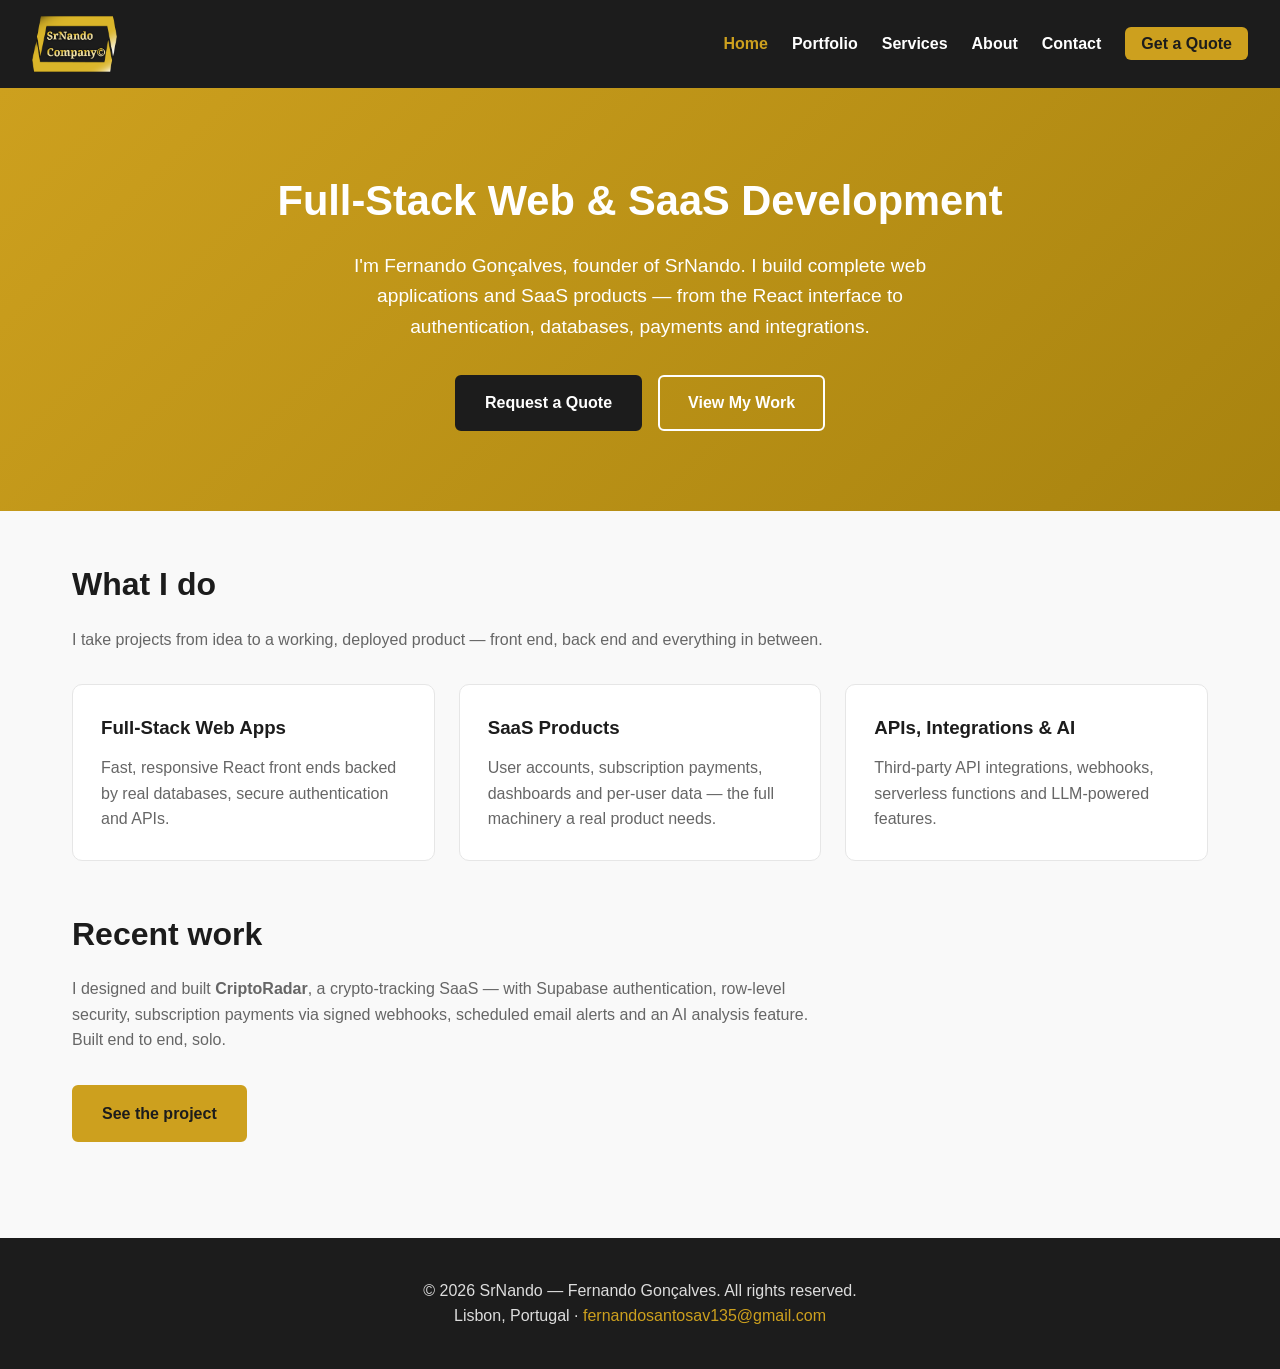
==== index.html @ 27158de5 "SrNando portfolio site Static site: 4 real projects, services, quote calculator, contact form.  Co-A" ====
<!DOCTYPE html>
<html lang="en">
  <head>
    <meta charset="UTF-8" />
    <meta name="viewport" content="width=device-width, initial-scale=1.0" />
    <link rel="stylesheet" href="index.css" />
    <title>SrNando | Full-Stack Web &amp; SaaS Development</title>
    <meta
      name="description"
      content="SrNando is the independent studio of Fernando Gonçalves, a full-stack developer building web apps and SaaS products with React and Supabase."
    />
  </head>
  <body>
    <header>
      <a href="index.html"><img src="img/logo.png" alt="SrNando" class="logo" /></a>
      <nav>
        <ul>
          <li><a href="index.html">Home</a></li>
          <li><a href="portfolio.html">Portfolio</a></li>
          <li><a href="servicos.html">Services</a></li>
          <li><a href="sobre.html">About</a></li>
          <li><a href="contactos.html">Contact</a></li>
          <li><a href="budget.html" class="nav-cta">Get a Quote</a></li>
        </ul>
      </nav>
    </header>

    <section class="hero">
      <h1>Full-Stack Web &amp; SaaS Development</h1>
      <p>
        I'm Fernando Gonçalves, founder of SrNando. I build complete web
        applications and SaaS products — from the React interface to
        authentication, databases, payments and integrations.
      </p>
      <div class="btn-group">
        <a href="budget.html" class="btn">Request a Quote</a>
        <a href="portfolio.html" class="btn btn-outline">View My Work</a>
      </div>
    </section>

    <section class="container">
      <h2 class="section-title">What I do</h2>
      <p class="lead">
        I take projects from idea to a working, deployed product — front end,
        back end and everything in between.
      </p>
      <div class="services">
        <div class="service-card">
          <h3>Full-Stack Web Apps</h3>
          <p>
            Fast, responsive React front ends backed by real databases, secure
            authentication and APIs.
          </p>
        </div>
        <div class="service-card">
          <h3>SaaS Products</h3>
          <p>
            User accounts, subscription payments, dashboards and per-user data —
            the full machinery a real product needs.
          </p>
        </div>
        <div class="service-card">
          <h3>APIs, Integrations &amp; AI</h3>
          <p>
            Third-party API integrations, webhooks, serverless functions and
            LLM-powered features.
          </p>
        </div>
      </div>
    </section>

    <section class="container" style="padding-top: 0">
      <h2 class="section-title">Recent work</h2>
      <p class="lead">
        I designed and built <strong>CriptoRadar</strong>, a crypto-tracking
        SaaS — with Supabase authentication, row-level security, subscription
        payments via signed webhooks, scheduled email alerts and an AI analysis
        feature. Built end to end, solo.
      </p>
      <a href="portfolio.html" class="btn" style="background: var(--primary); color: var(--dark); border-color: var(--primary)">See the project</a>
    </section>

    <footer>
      <p>© 2026 SrNando — Fernando Gonçalves. All rights reserved.</p>
      <p>
        Lisbon, Portugal ·
        <a href="mailto:fernandosantosav135@gmail.com">fernandosantosav135@gmail.com</a>
      </p>
    </footer>

    <script src="script.js"></script>
  </body>
</html>
---- index.css ----
/* ============================================================
   SrNando — single design system (used by every page)
   ============================================================ */

/* RESET */
* {
  margin: 0;
  padding: 0;
  box-sizing: border-box;
}
html {
  scroll-behavior: smooth;
}
body {
  font-family: "Segoe UI", Arial, sans-serif;
  color: #333;
  line-height: 1.6;
  background: #f9f9f9;
}

/* BRAND COLORS */
:root {
  --primary: #cda01e;
  --primary-dark: #a8830f;
  --dark: #1c1c1c;
  --light: #fff;
  --muted: #666;
}

a {
  color: var(--primary-dark);
}

/* HEADER + NAV */
header {
  background: var(--dark);
  padding: 1rem 2rem;
  display: flex;
  align-items: center;
  justify-content: space-between;
  flex-wrap: wrap;
  gap: 1rem;
}
header .logo {
  height: 56px;
  width: auto;
  display: block;
}
nav ul {
  list-style: none;
  display: flex;
  align-items: center;
  gap: 1.5rem;
  flex-wrap: wrap;
}
nav a {
  color: var(--light);
  text-decoration: none;
  font-weight: 600;
  transition: color 0.2s;
}
nav a:hover {
  color: var(--primary);
}
nav a.nav-cta {
  background: var(--primary);
  color: var(--dark);
  padding: 0.5rem 1rem;
  border-radius: 6px;
}
nav a.nav-cta:hover {
  background: var(--light);
  color: var(--dark);
}

/* HERO */
.hero {
  background: linear-gradient(135deg, var(--primary) 0%, var(--primary-dark) 100%);
  color: var(--light);
  text-align: center;
  padding: 5rem 2rem;
}
.hero h1 {
  font-size: 2.6rem;
  margin-bottom: 1rem;
  max-width: 800px;
  margin-left: auto;
  margin-right: auto;
}
.hero p {
  font-size: 1.2rem;
  margin-bottom: 2rem;
  max-width: 640px;
  margin-left: auto;
  margin-right: auto;
}
.hero .btn-group {
  display: flex;
  gap: 1rem;
  justify-content: center;
  flex-wrap: wrap;
}

/* BUTTONS */
.btn {
  display: inline-block;
  background: var(--dark);
  color: var(--light);
  padding: 0.85rem 1.75rem;
  text-decoration: none;
  border-radius: 6px;
  font-weight: 700;
  border: 2px solid var(--dark);
  cursor: pointer;
  transition: all 0.2s;
}
.btn:hover {
  background: #000;
}
.btn-outline {
  background: transparent;
  color: var(--light);
  border: 2px solid var(--light);
}
.btn-outline:hover {
  background: var(--light);
  color: var(--dark);
}

/* CONTAINER + SECTIONS */
.container {
  max-width: 1200px;
  margin: 0 auto;
  padding: 3rem 2rem;
}
.section-title {
  color: var(--dark);
  margin-bottom: 1rem;
  font-size: 2rem;
}
.lead {
  color: var(--muted);
  max-width: 760px;
  margin-bottom: 2rem;
}

/* SERVICE CARDS */
.services,
.services-grid {
  display: grid;
  grid-template-columns: repeat(auto-fit, minmax(260px, 1fr));
  gap: 1.5rem;
  margin-top: 2rem;
}
.service-card {
  background: var(--light);
  border: 1px solid #e6e6e6;
  border-radius: 10px;
  padding: 1.75rem;
  transition: transform 0.25s, box-shadow 0.25s;
}
.service-card:hover {
  transform: translateY(-5px);
  box-shadow: 0 8px 24px rgba(0, 0, 0, 0.08);
}
.service-card h2,
.service-card h3 {
  margin-bottom: 0.75rem;
  color: var(--dark);
}
.service-card p {
  color: var(--muted);
}

/* ABOUT */
.text-block {
  max-width: 800px;
  line-height: 1.8;
  color: #555;
  margin-bottom: 2rem;
}
.text-block p {
  margin-bottom: 1rem;
}
.profile-card {
  background: var(--light);
  border-radius: 10px;
  box-shadow: 0 2px 12px rgba(0, 0, 0, 0.08);
  text-align: center;
  padding: 2rem;
  max-width: 320px;
}
.profile-card img {
  width: 120px;
  height: 120px;
  object-fit: cover;
  border-radius: 50%;
  margin-bottom: 1rem;
  border: 3px solid var(--primary);
}
.profile-card h4 {
  color: var(--dark);
  margin-bottom: 0.25rem;
}
.profile-card .role {
  color: var(--primary-dark);
  font-weight: 600;
  font-size: 0.9rem;
}

/* PORTFOLIO */
.projects-grid {
  display: grid;
  grid-template-columns: repeat(auto-fit, minmax(320px, 1fr));
  gap: 2rem;
  margin-top: 2rem;
}
.project-card {
  background: var(--light);
  border-radius: 12px;
  overflow: hidden;
  box-shadow: 0 2px 12px rgba(0, 0, 0, 0.08);
  display: flex;
  flex-direction: column;
  transition: transform 0.25s, box-shadow 0.25s;
}
.project-card:hover {
  transform: translateY(-5px);
  box-shadow: 0 12px 28px rgba(0, 0, 0, 0.12);
}
.project-thumb {
  height: 200px;
  background-color: #1c1c1c;
  background-size: cover;
  background-position: top center;
  display: flex;
  align-items: center;
  justify-content: center;
  color: var(--primary);
  font-size: 1.5rem;
  font-weight: 700;
  letter-spacing: 1px;
  text-align: center;
  padding: 0 1rem;
  text-shadow: 0 2px 6px rgba(0, 0, 0, 0.6);
  /* dark transparent overlay above the image, below the project name */
  box-shadow: inset 0 0 0 2000px rgba(0, 0, 0, 0.45);
}
.project-body {
  padding: 1.5rem;
  display: flex;
  flex-direction: column;
  flex: 1;
}
.project-body h3 {
  color: var(--dark);
  margin-bottom: 0.5rem;
}
.project-body p {
  color: var(--muted);
  margin-bottom: 1rem;
  flex: 1;
}
.tags {
  display: flex;
  flex-wrap: wrap;
  gap: 0.4rem;
  margin-bottom: 1.25rem;
}
.tag {
  background: #f0e7c8;
  color: var(--primary-dark);
  font-size: 0.75rem;
  font-weight: 600;
  padding: 0.25rem 0.6rem;
  border-radius: 999px;
}
.project-link {
  align-self: flex-start;
  background: var(--primary);
  color: var(--dark);
  padding: 0.6rem 1.2rem;
  border-radius: 6px;
  text-decoration: none;
  font-weight: 700;
  transition: background 0.2s;
}
.project-link:hover {
  background: var(--primary-dark);
  color: var(--light);
}

/* FORMS */
.form-card {
  background: var(--light);
  border-radius: 12px;
  box-shadow: 0 2px 12px rgba(0, 0, 0, 0.08);
  padding: 2rem;
  max-width: 640px;
}
.form-card label {
  display: block;
  font-weight: 600;
  margin: 1rem 0 0.4rem;
  color: var(--dark);
}
.form-card input,
.form-card select,
.form-card textarea {
  width: 100%;
  padding: 0.7rem 0.9rem;
  border: 1px solid #ccc;
  border-radius: 6px;
  font-family: inherit;
  font-size: 1rem;
}
.form-card textarea {
  min-height: 130px;
  resize: vertical;
}
.form-card .btn {
  margin-top: 1.5rem;
}
.checkbox-row {
  display: flex;
  align-items: center;
  gap: 0.5rem;
  margin-top: 0.6rem;
  font-weight: 400;
}
.checkbox-row input {
  width: auto;
}
.result-line {
  margin-top: 1.5rem;
  font-size: 1.3rem;
  font-weight: 700;
  color: var(--dark);
}
.result-line span {
  color: var(--primary-dark);
}

/* CONTACT LAYOUT */
.contact-grid {
  display: grid;
  grid-template-columns: 1fr 1fr;
  gap: 2rem;
  align-items: start;
}
.contact-info p {
  margin-bottom: 0.75rem;
  color: #555;
}
.contact-map iframe {
  width: 100%;
  height: 320px;
  border: 0;
  border-radius: 10px;
}

/* FOOTER */
footer {
  background: var(--dark);
  color: #ddd;
  text-align: center;
  padding: 2.5rem 1rem;
  margin-top: 3rem;
}
footer a {
  color: var(--primary);
  text-decoration: none;
}

/* RESPONSIVE */
@media (max-width: 768px) {
  .hero h1 {
    font-size: 2rem;
  }
  .contact-grid {
    grid-template-columns: 1fr;
  }
  header {
    flex-direction: column;
    align-items: flex-start;
  }
}
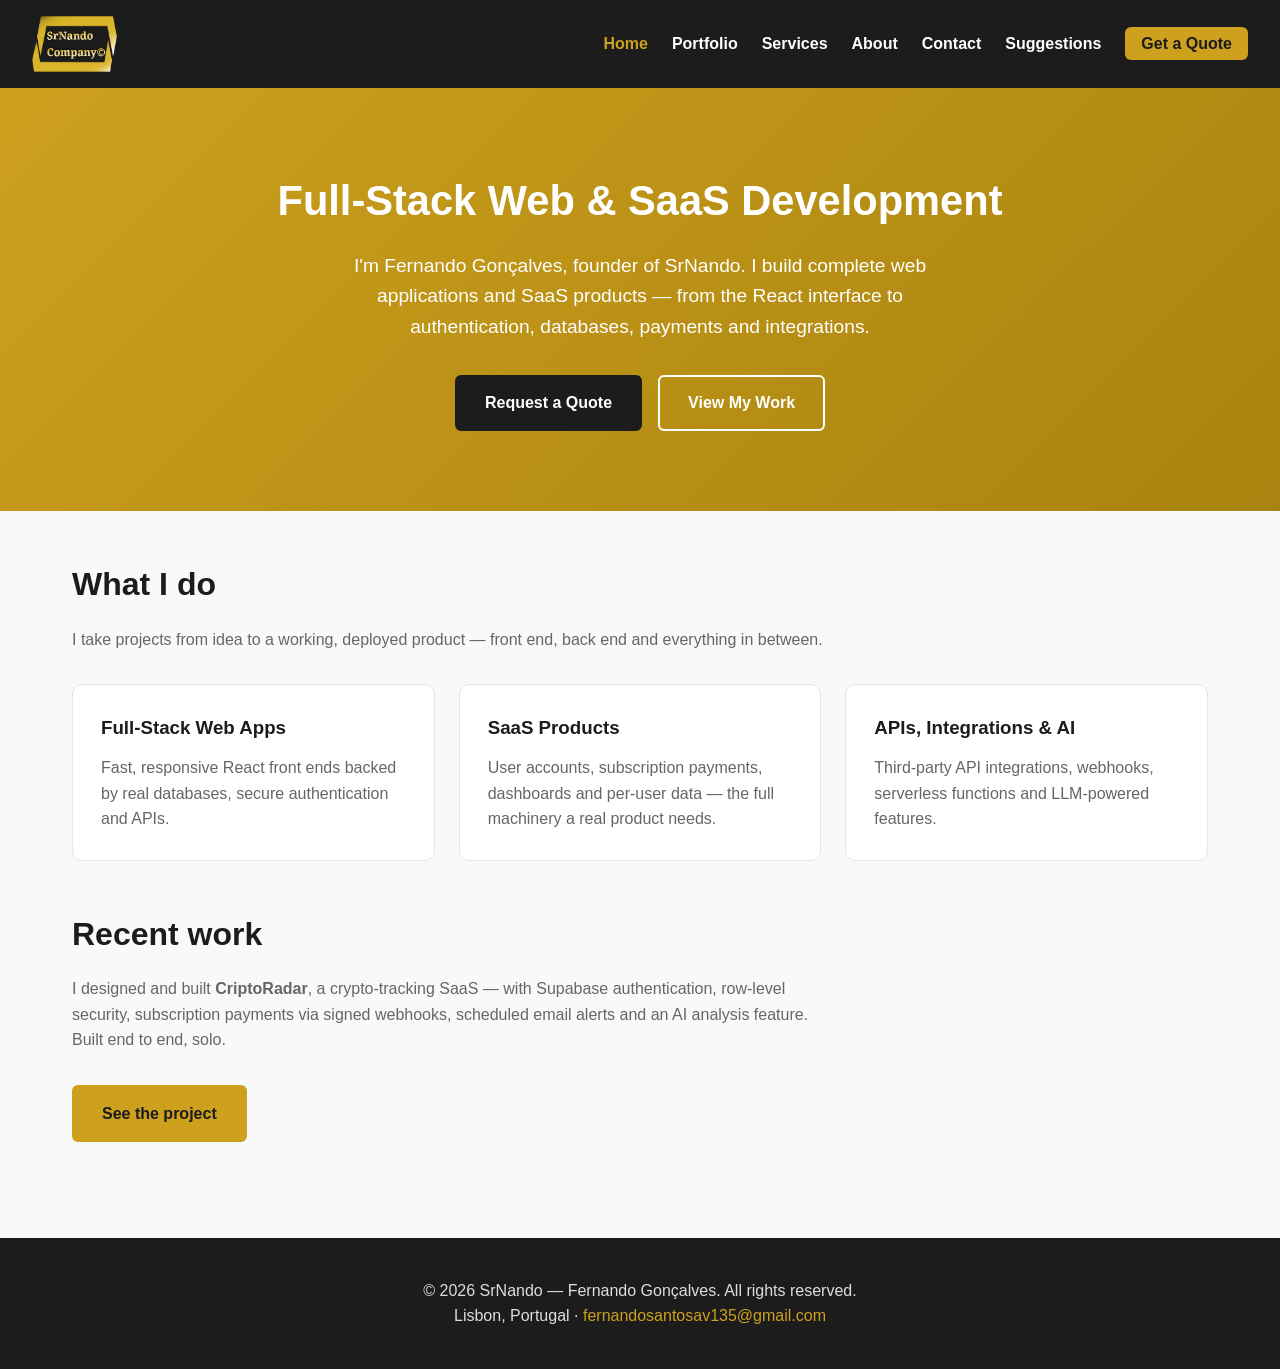
==== commit f2be7bd9: "Add Suggestions page (new project ideas + feature suggestions) Co-Authored-By: Claude Opus 4.8 <nore" ====
--- a/index.html
+++ b/index.html
@@ -20,6 +20,7 @@
           <li><a href="servicos.html">Services</a></li>
           <li><a href="sobre.html">About</a></li>
           <li><a href="contactos.html">Contact</a></li>
+          <li><a href="suggestions.html">Suggestions</a></li>
           <li><a href="budget.html" class="nav-cta">Get a Quote</a></li>
         </ul>
       </nav>
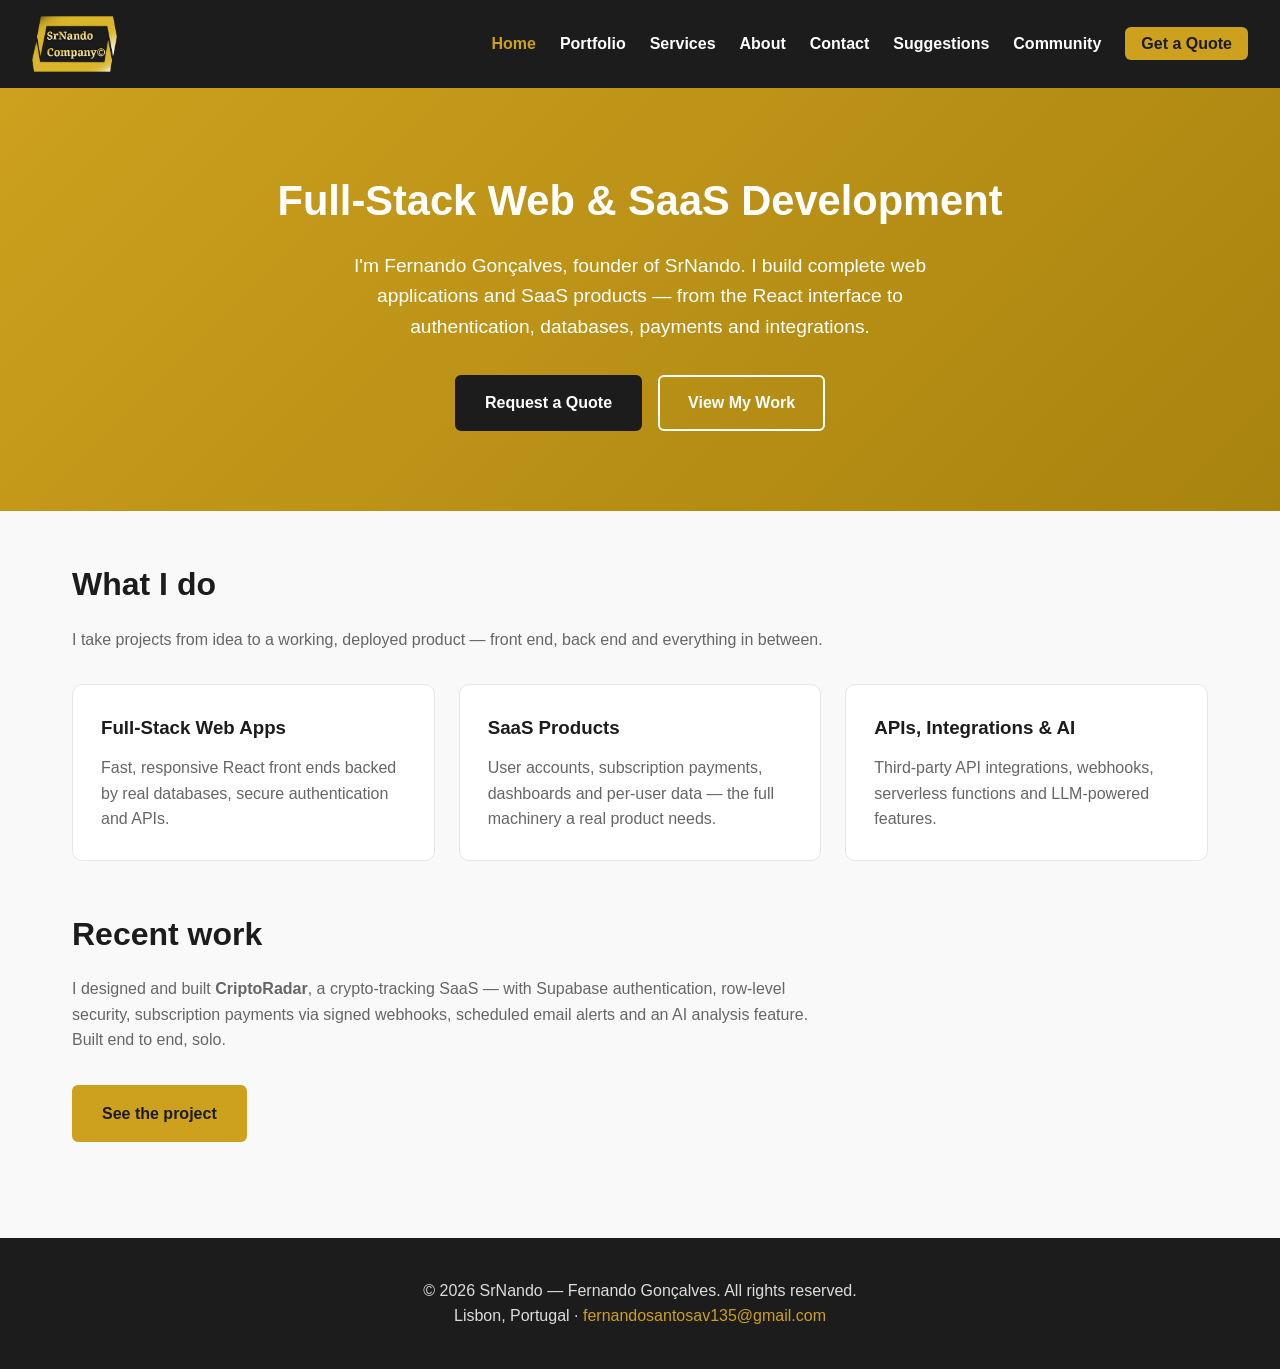
==== commit 38e832b2: "Add Community page with Telegram groups (list layout) Co-Authored-By: Claude Opus 4.8 <noreply@anthr" ====
--- a/index.html
+++ b/index.html
@@ -21,6 +21,7 @@
           <li><a href="sobre.html">About</a></li>
           <li><a href="contactos.html">Contact</a></li>
           <li><a href="suggestions.html">Suggestions</a></li>
+          <li><a href="community.html">Community</a></li>
           <li><a href="budget.html" class="nav-cta">Get a Quote</a></li>
         </ul>
       </nav>
--- a/index.css
+++ b/index.css
@@ -290,6 +290,41 @@
   color: var(--light);
 }
 
+/* COMMUNITY LIST */
+.community-list {
+  margin-top: 2rem;
+  border-top: 1px solid #e6e6e6;
+}
+.community-item {
+  display: flex;
+  align-items: center;
+  justify-content: space-between;
+  gap: 1.5rem;
+  padding: 1.4rem 0.25rem;
+  border-bottom: 1px solid #e6e6e6;
+}
+.community-item .community-text {
+  flex: 1;
+}
+.community-item h3 {
+  color: var(--dark);
+  margin-bottom: 0.2rem;
+}
+.community-item p {
+  color: var(--muted);
+  margin: 0;
+}
+.community-item .project-link {
+  flex-shrink: 0;
+}
+@media (max-width: 640px) {
+  .community-item {
+    flex-direction: column;
+    align-items: flex-start;
+    gap: 0.75rem;
+  }
+}
+
 /* FORMS */
 .form-card {
   background: var(--light);
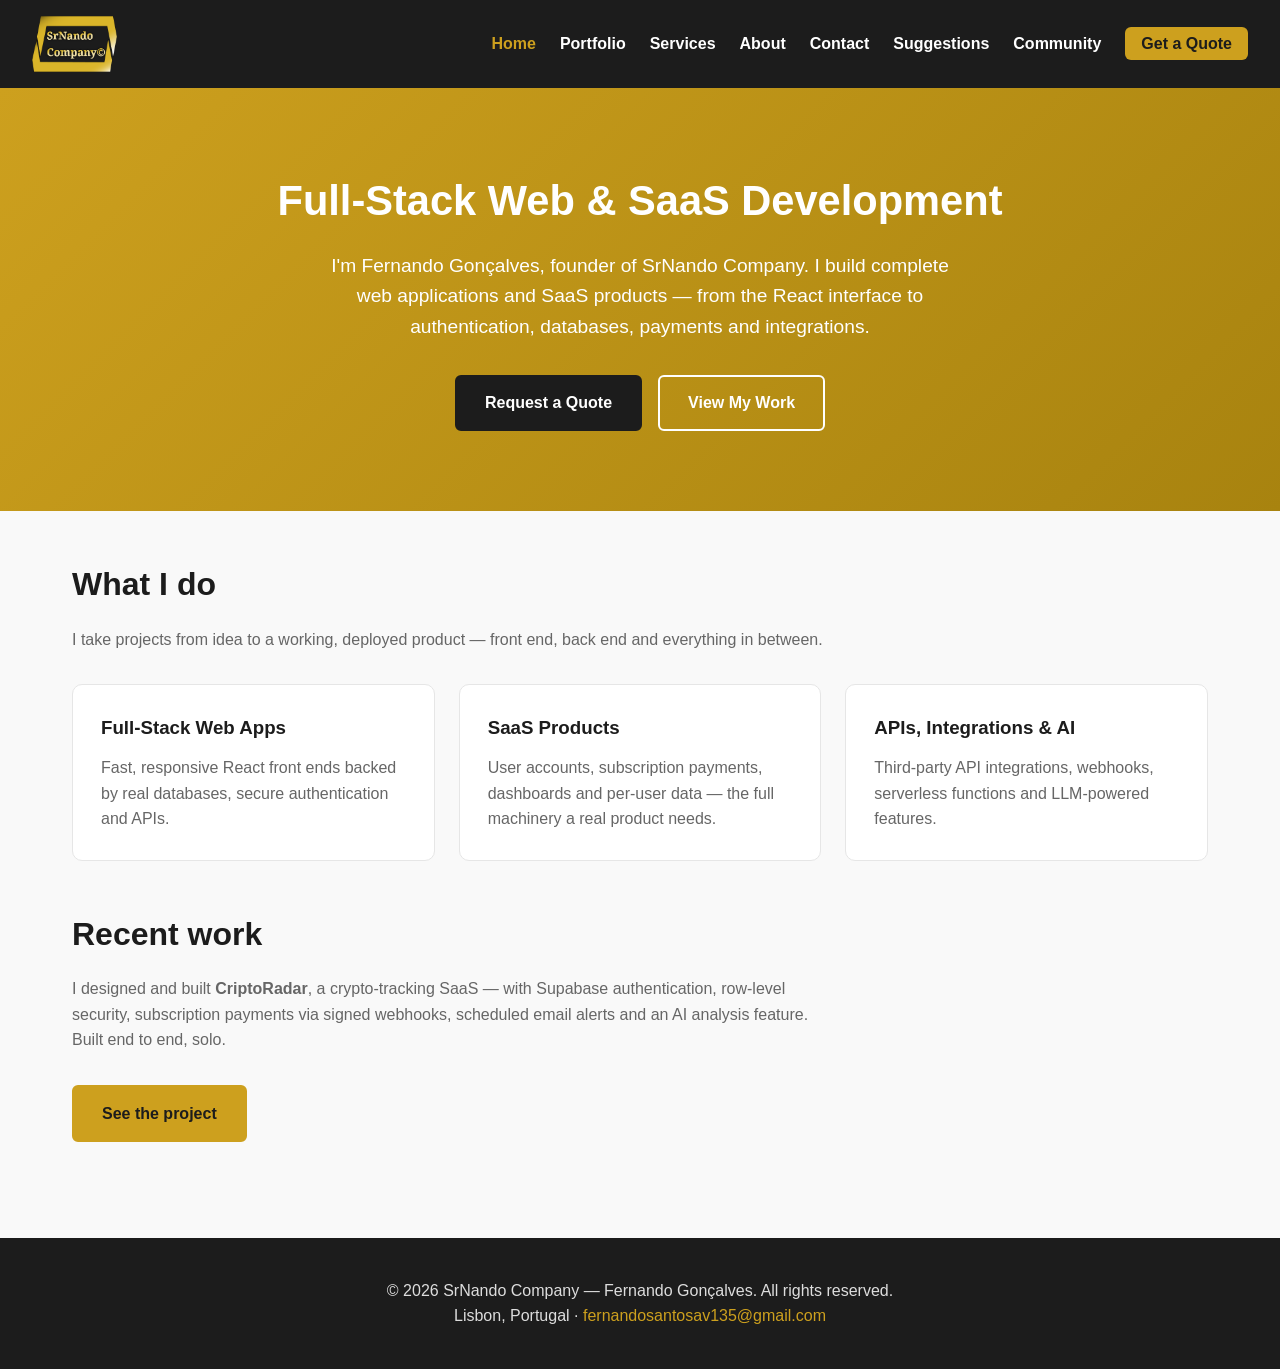
==== commit b57350bd: "Site: use the full name SrNando Company everywhere Co-Authored-By: Claude Sonnet 5.5 <noreply@anthro" ====
--- a/index.html
+++ b/index.html
@@ -4,15 +4,15 @@
     <meta charset="UTF-8" />
     <meta name="viewport" content="width=device-width, initial-scale=1.0" />
     <link rel="stylesheet" href="index.css" />
-    <title>SrNando | Full-Stack Web &amp; SaaS Development</title>
+    <title>SrNando Company | Full-Stack Web &amp; SaaS Development</title>
     <meta
       name="description"
-      content="SrNando is the independent studio of Fernando Gonçalves, a full-stack developer building web apps and SaaS products with React and Supabase."
+      content="SrNando Company is the independent studio of Fernando Gonçalves, a full-stack developer building web apps and SaaS products with React and Supabase."
     />
   </head>
   <body>
     <header>
-      <a href="index.html"><img src="img/logo.png" alt="SrNando" class="logo" /></a>
+      <a href="index.html"><img src="img/logo.png" alt="SrNando Company" class="logo" /></a>
       <nav>
         <ul>
           <li><a href="index.html">Home</a></li>
@@ -30,7 +30,7 @@
     <section class="hero">
       <h1>Full-Stack Web &amp; SaaS Development</h1>
       <p>
-        I'm Fernando Gonçalves, founder of SrNando. I build complete web
+        I'm Fernando Gonçalves, founder of SrNando Company. I build complete web
         applications and SaaS products — from the React interface to
         authentication, databases, payments and integrations.
       </p>
@@ -83,7 +83,7 @@
     </section>
 
     <footer>
-      <p>© 2026 SrNando — Fernando Gonçalves. All rights reserved.</p>
+      <p>© 2026 SrNando Company — Fernando Gonçalves. All rights reserved.</p>
       <p>
         Lisbon, Portugal ·
         <a href="mailto:fernandosantosav135@gmail.com">fernandosantosav135@gmail.com</a>
--- a/index.css
+++ b/index.css
@@ -1,5 +1,5 @@
 /* ============================================================
-   SrNando — single design system (used by every page)
+   SrNando Company — single design system (used by every page)
    ============================================================ */
 
 /* RESET */
@@ -420,3 +420,39 @@
     align-items: flex-start;
   }
 }
+
+/* CLICKABLE PROJECT CARD (whole card opens the project page) */
+.project-card.is-link {
+  position: relative;
+  cursor: pointer;
+}
+.project-card.is-link .card-link {
+  color: inherit;
+  text-decoration: none;
+}
+.project-card.is-link .card-link::after {
+  content: "";
+  position: absolute;
+  inset: 0;
+  z-index: 1;
+}
+.project-card.is-link .card-link:focus-visible::after {
+  outline: 3px solid var(--primary);
+  outline-offset: -3px;
+  border-radius: 12px;
+}
+.project-card.is-link:hover h3 {
+  color: var(--primary-dark);
+}
+/* buttons that go somewhere else stay clickable above the card link */
+.project-card.is-link .project-link-alt {
+  position: relative;
+  z-index: 2;
+  background: transparent;
+  border: 2px solid var(--primary);
+  padding: calc(0.6rem - 2px) calc(1.2rem - 2px);
+}
+.project-card.is-link .project-link-alt:hover {
+  background: var(--primary);
+  color: var(--dark);
+}
